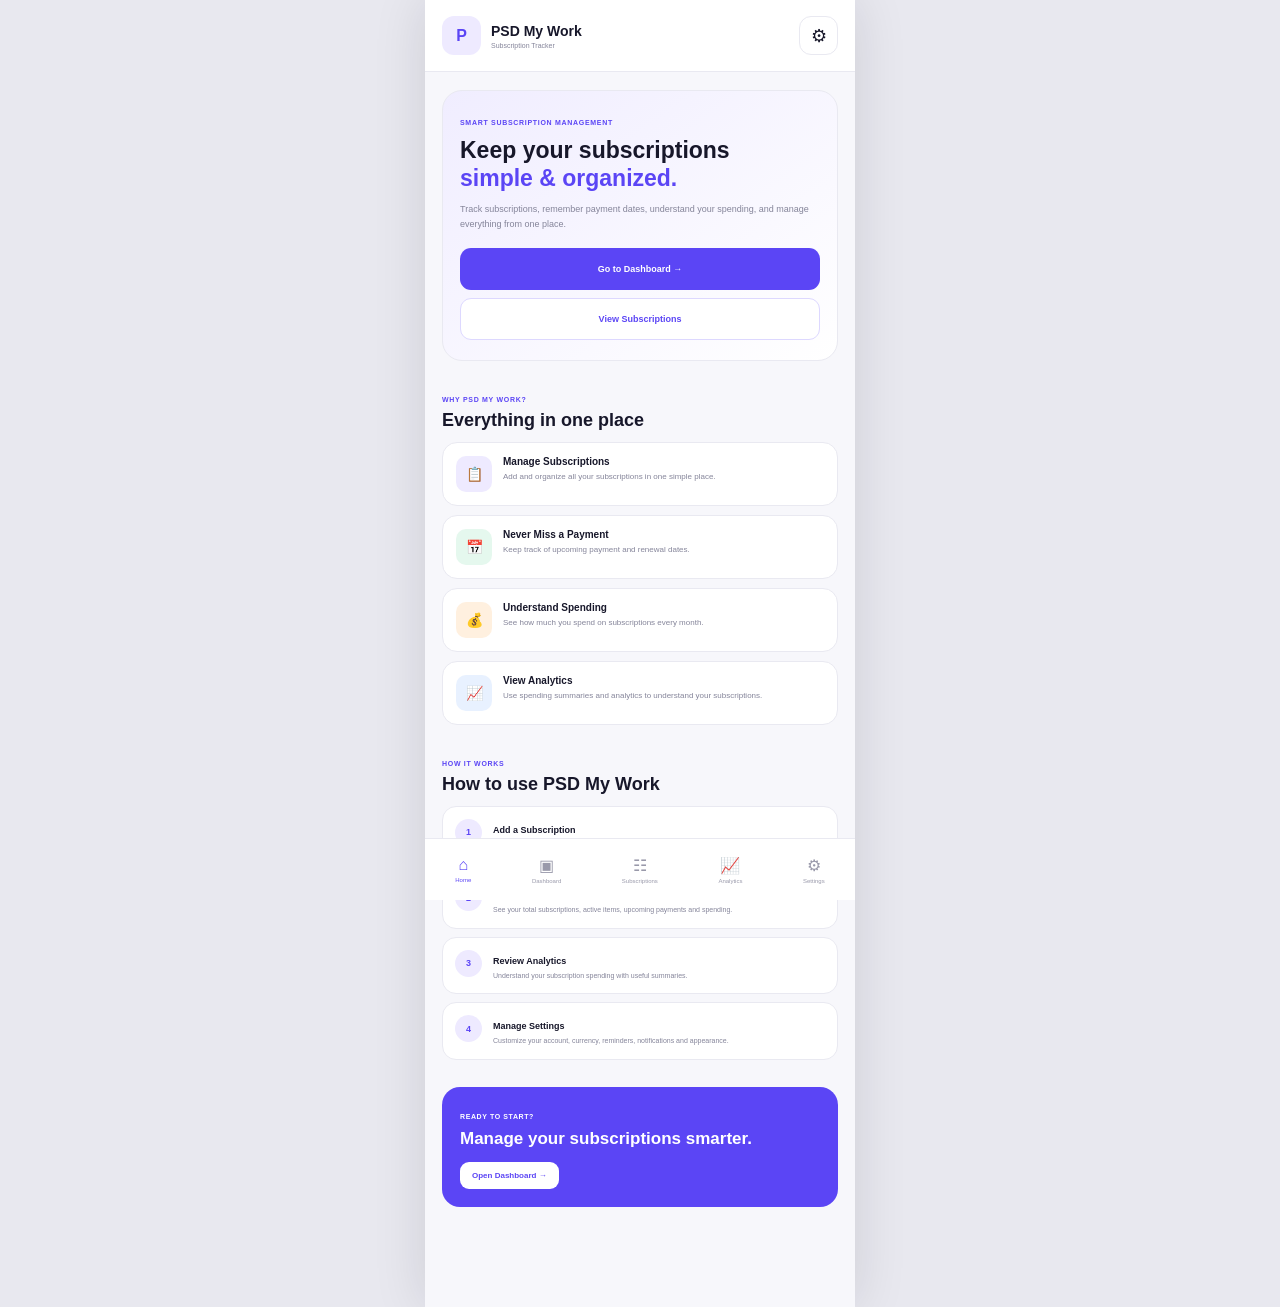
==== index.html @ 557bb8bb "Add files via upload" ====
<!DOCTYPE html>
<html lang="en">
<head>
<meta charset="UTF-8">
<meta name="viewport" content="width=device-width, initial-scale=1.0">
<meta name="theme-color" content="#5b45f5">
<title>PSD My Work - Home</title>
<link rel="stylesheet" href="main.css">
</head>
<body>
<div class="app">

<header class="header">
<div class="brand-icon">P</div>
<div class="brand">
<h1>PSD My Work</h1>
<p>Subscription Tracker</p>
</div>
<a href="settings.html" class="settings-btn">⚙</a>
</header>

<main>

<section class="hero">
<span class="eyebrow">SMART SUBSCRIPTION MANAGEMENT</span>
<h2>Keep your subscriptions<br><strong>simple & organized.</strong></h2>
<p>Track subscriptions, remember payment dates, understand your spending, and manage everything from one place.</p>

<div class="hero-actions">
<a href="dashboard.html" class="primary-btn">Go to Dashboard →</a>
<a href="subscriptions.html" class="secondary-btn">View Subscriptions</a>
</div>
</section>

<section class="section">
<div class="section-title">
<span>WHY PSD MY WORK?</span>
<h2>Everything in one place</h2>
</div>

<div class="feature-list">

<div class="feature-card">
<div class="feature-icon purple">📋</div>
<div>
<strong>Manage Subscriptions</strong>
<p>Add and organize all your subscriptions in one simple place.</p>
</div>
</div>

<div class="feature-card">
<div class="feature-icon green">📅</div>
<div>
<strong>Never Miss a Payment</strong>
<p>Keep track of upcoming payment and renewal dates.</p>
</div>
</div>

<div class="feature-card">
<div class="feature-icon orange">💰</div>
<div>
<strong>Understand Spending</strong>
<p>See how much you spend on subscriptions every month.</p>
</div>
</div>

<div class="feature-card">
<div class="feature-icon blue">📈</div>
<div>
<strong>View Analytics</strong>
<p>Use spending summaries and analytics to understand your subscriptions.</p>
</div>
</div>

</div>
</section>

<section class="section">
<div class="section-title">
<span>HOW IT WORKS</span>
<h2>How to use PSD My Work</h2>
</div>

<div class="steps">

<div class="step">
<div class="step-number">1</div>
<div>
<strong>Add a Subscription</strong>
<p>Enter the subscription name, amount, billing cycle and next payment date.</p>
</div>
</div>

<div class="step">
<div class="step-number">2</div>
<div>
<strong>Check your Dashboard</strong>
<p>See your total subscriptions, active items, upcoming payments and spending.</p>
</div>
</div>

<div class="step">
<div class="step-number">3</div>
<div>
<strong>Review Analytics</strong>
<p>Understand your subscription spending with useful summaries.</p>
</div>
</div>

<div class="step">
<div class="step-number">4</div>
<div>
<strong>Manage Settings</strong>
<p>Customize your account, currency, reminders, notifications and appearance.</p>
</div>
</div>

</div>
</section>

<section class="cta">
<span>READY TO START?</span>
<h2>Manage your subscriptions smarter.</h2>
<a href="dashboard.html">Open Dashboard →</a>
</section>

</main>

<nav class="bottom-nav">
<a href="index.html" class="active">⌂<small>Home</small></a>
<a href="dashboard.html">▣<small>Dashboard</small></a>
<a href="subscriptions.html">☷<small>Subscriptions</small></a>
<a href="analytics.html">📈<small>Analytics</small></a>
<a href="settings.html">⚙<small>Settings</small></a>
</nav>

</div>
<script src="main.js"></script>
</body>
</html>
---- main.css ----
*{box-sizing:border-box;margin:0;padding:0}
:root{--primary:#5b45f5;--primary-dark:#4935d5;--text:#17172a;--muted:#85859a;--background:#f7f7fb;--white:#fff;--border:#e9e9f1;--green:#1eaa69;--orange:#e9952f;--blue:#3980d9}
body{min-height:100vh;background:#e8e8ef;color:var(--text);font-family:Arial,Helvetica,sans-serif}
a{text-decoration:none}button,input{font:inherit}
.app{width:100%;max-width:430px;min-height:100vh;margin:auto;background:var(--background);padding-bottom:82px}
.header{height:72px;padding:12px 17px;background:#fff;border-bottom:1px solid var(--border);display:flex;align-items:center;gap:10px;position:sticky;top:0;z-index:5}
.brand-icon{width:39px;height:39px;border-radius:12px;background:#eeeaff;color:var(--primary);display:grid;place-items:center;font-weight:800;font-size:16px}
.brand{flex:1}.brand h1{font-size:14px}.brand p{font-size:7px;color:var(--muted);margin-top:3px}.settings-btn{width:39px;height:39px;border:1px solid var(--border);border-radius:12px;color:var(--text);display:grid;place-items:center;font-size:18px}
main{padding:18px 17px}.hero{padding:20px 17px;border-radius:20px;background:linear-gradient(145deg,#f0edff,#fff);border:1px solid var(--border)}.eyebrow{font-size:7px;color:var(--primary);font-weight:800;letter-spacing:.7px}.hero h2{font-size:23px;line-height:1.2;margin-top:8px}.hero h2 strong{color:var(--primary)}.hero p{font-size:9px;line-height:1.6;color:var(--muted);margin-top:10px}.hero-actions{display:flex;flex-direction:column;gap:8px;margin-top:17px}.primary-btn,.secondary-btn{height:42px;border-radius:11px;display:grid;place-items:center;font-size:9px;font-weight:700}.primary-btn{background:var(--primary);color:#fff}.secondary-btn{background:#fff;color:var(--primary);border:1px solid #ddd8ff}
.section{margin-top:27px}.section-title span{font-size:7px;color:var(--primary);font-weight:800;letter-spacing:.7px}.section-title h2{font-size:18px;margin-top:4px}.feature-list{display:grid;gap:9px;margin-top:11px}.feature-card{background:#fff;border:1px solid var(--border);border-radius:15px;padding:13px;display:flex;align-items:flex-start;gap:11px}.feature-icon{width:36px;height:36px;border-radius:10px;display:grid;place-items:center;font-size:14px;flex:0 0 36px}.purple{background:#eeeaff}.green{background:#e5f8ee}.orange{background:#fff0df}.blue{background:#e8f1ff}.feature-card strong{display:block;font-size:10px}.feature-card p{font-size:8px;line-height:1.5;color:var(--muted);margin-top:4px}
.steps{margin-top:11px;display:grid;gap:8px}.step{display:flex;gap:11px;padding:12px;background:#fff;border:1px solid var(--border);border-radius:14px}.step-number{width:27px;height:27px;flex:0 0 27px;border-radius:50%;background:#eeeaff;color:var(--primary);display:grid;place-items:center;font-size:9px;font-weight:800}.step strong{font-size:9px}.step p{font-size:7px;line-height:1.5;color:var(--muted);margin-top:3px}
.cta{margin-top:27px;background:var(--primary);color:#fff;border-radius:18px;padding:18px}.cta span{font-size:7px;font-weight:800;letter-spacing:.6px}.cta h2{font-size:17px;margin:6px 0 13px}.cta a{display:inline-block;background:#fff;color:var(--primary);border-radius:9px;padding:9px 12px;font-size:8px;font-weight:700}
.bottom-nav{width:100%;max-width:430px;height:62px;position:fixed;bottom:0;left:50%;transform:translateX(-50%);background:#fff;border-top:1px solid var(--border);display:flex;align-items:center;justify-content:space-around;z-index:10}.bottom-nav a{color:#9999aa;text-align:center;font-size:16px}.bottom-nav a.active{color:var(--primary)}.bottom-nav small{display:block;font-size:6px;margin-top:3px}
@media(min-width:600px){.app{box-shadow:0 0 50px rgba(20,20,35,.12)}}
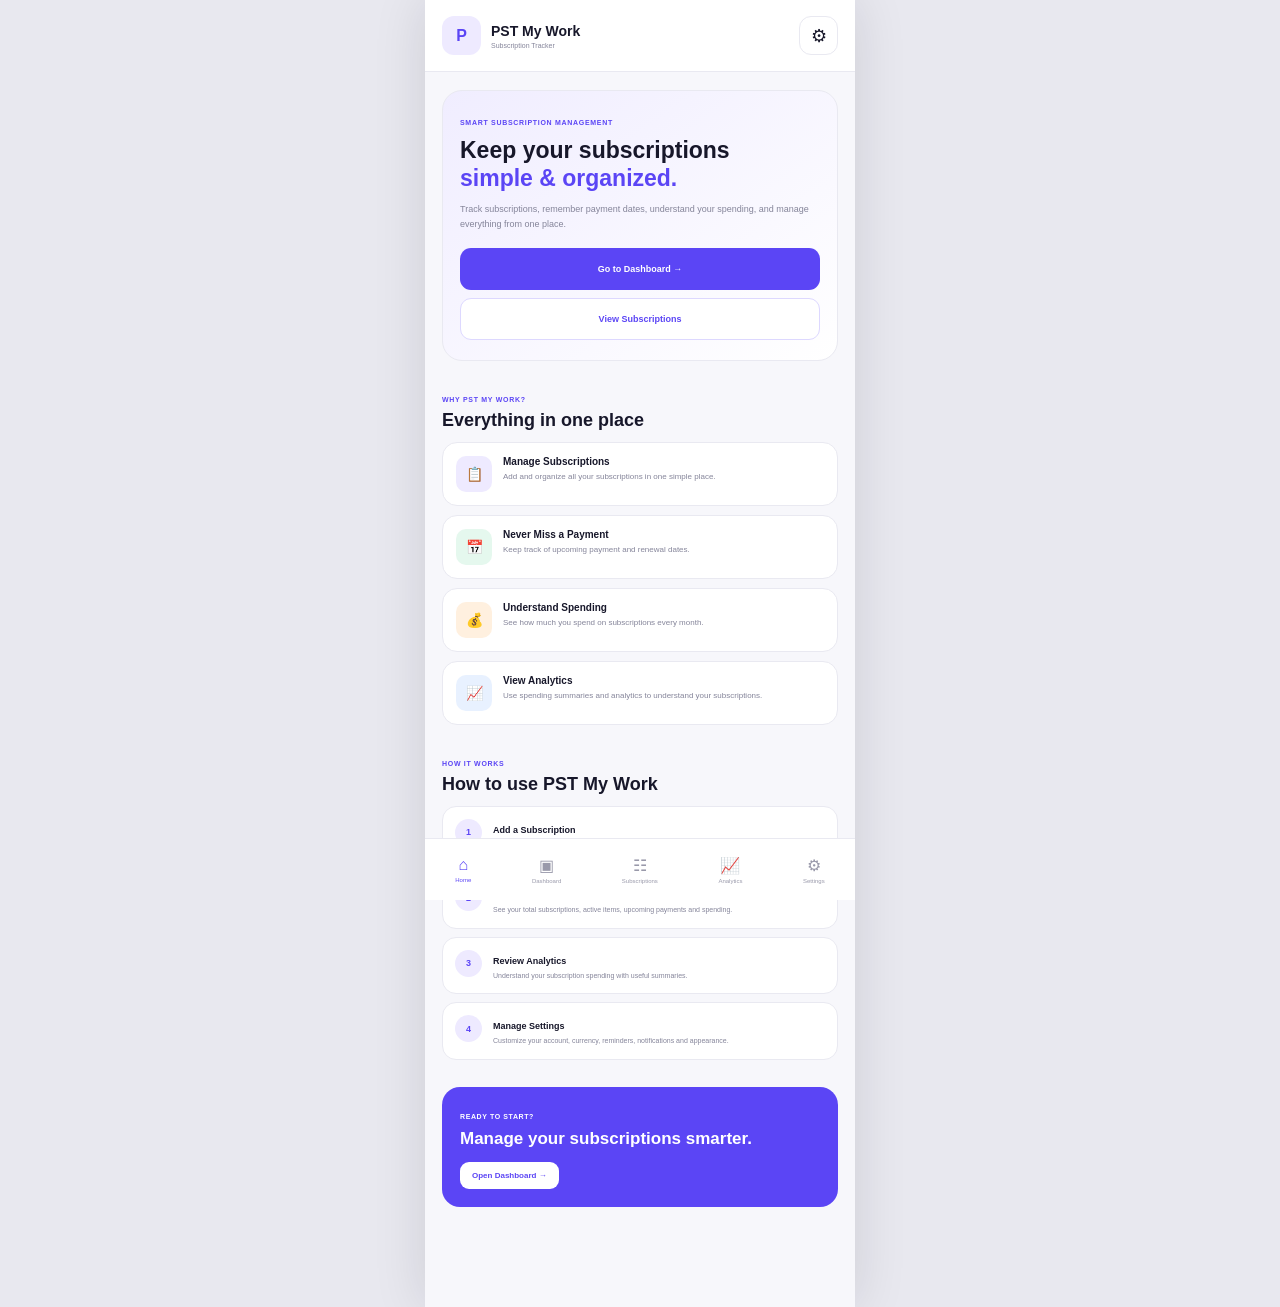
==== commit 98797607: "PSD replace to PST" ====
--- a/index.html
+++ b/index.html
@@ -4,7 +4,7 @@
 <meta charset="UTF-8">
 <meta name="viewport" content="width=device-width, initial-scale=1.0">
 <meta name="theme-color" content="#5b45f5">
-<title>PSD My Work - Home</title>
+<title>PST My Work - Home</title>
 <link rel="stylesheet" href="main.css">
 </head>
 <body>
@@ -13,7 +13,7 @@
 <header class="header">
 <div class="brand-icon">P</div>
 <div class="brand">
-<h1>PSD My Work</h1>
+<h1>PST My Work</h1>
 <p>Subscription Tracker</p>
 </div>
 <a href="settings.html" class="settings-btn">⚙</a>
@@ -34,7 +34,7 @@
 
 <section class="section">
 <div class="section-title">
-<span>WHY PSD MY WORK?</span>
+<span>WHY PST MY WORK?</span>
 <h2>Everything in one place</h2>
 </div>
 
@@ -78,7 +78,7 @@
 <section class="section">
 <div class="section-title">
 <span>HOW IT WORKS</span>
-<h2>How to use PSD My Work</h2>
+<h2>How to use PST My Work</h2>
 </div>
 
 <div class="steps">
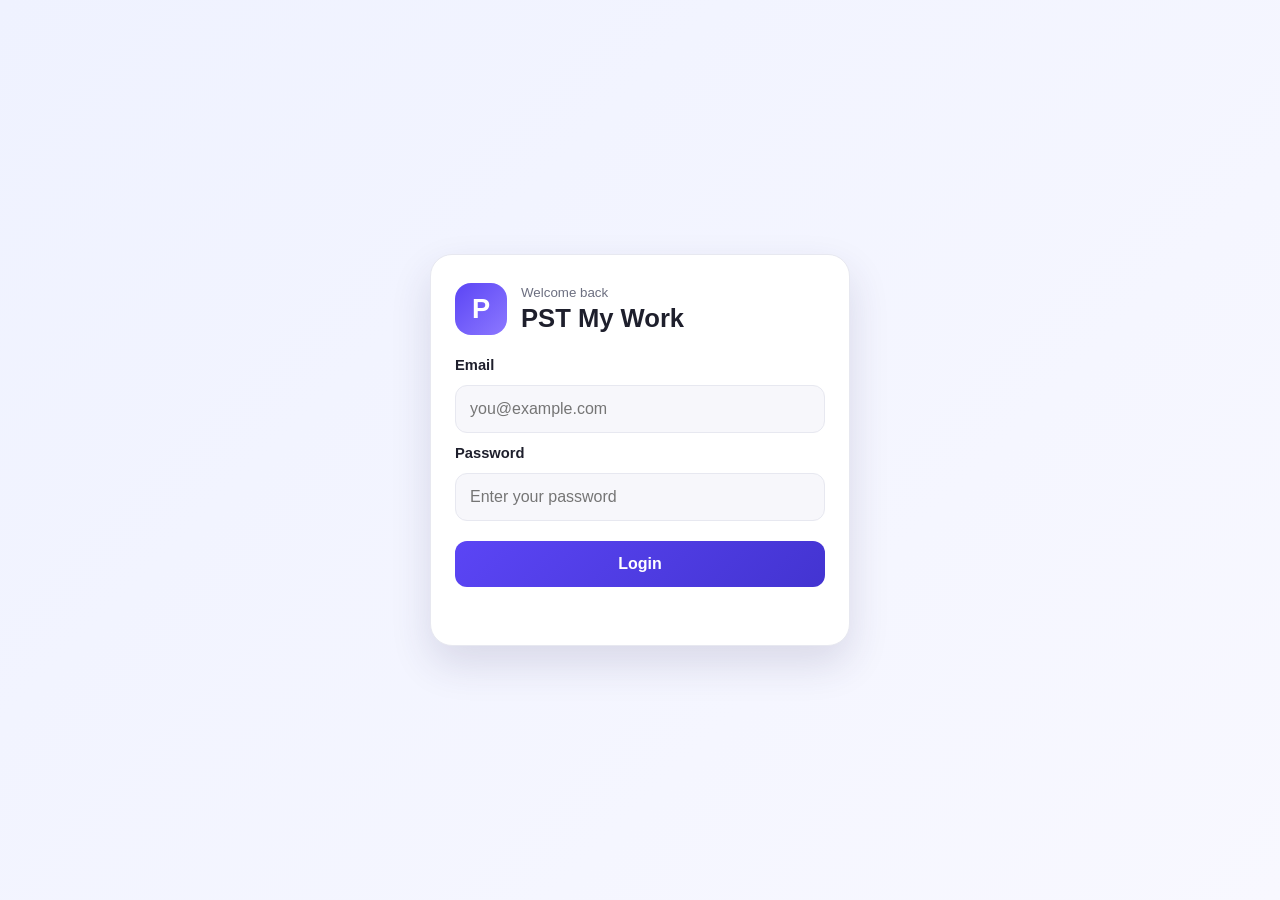
==== commit 18afb1cd: "add login file" ====
--- a/index.html
+++ b/index.html
@@ -6,6 +6,9 @@
 <meta name="theme-color" content="#5b45f5">
 <title>PST My Work - Home</title>
 <link rel="stylesheet" href="main.css">
+<link rel="stylesheet" href="theme.css">
+<script src="auth.js"></script>
+<script src="theme.js"></script>
 </head>
 <body>
 <div class="app">
--- a/theme.css
+++ b/theme.css
@@ -0,0 +1,12 @@
+html.dark{color-scheme:dark}
+html.dark body{background:#101018;color:#f3f3f7}
+html.dark .app{background:#101018;color:#f3f3f7}
+html.dark .header,html.dark .bottom-nav,html.dark .card,html.dark .stat-card,html.dark .summary,html.dark .feature-card,html.dark .step,html.dark .settings-card,html.dark .account-card,html.dark .form-card,html.dark .setting-row,html.dark .action-row,html.dark .quick-card,html.dark .subscription-card,html.dark .empty,html.dark .empty-state,html.dark .modal-box{background:#191923;color:#f3f3f7;border-color:#2d2d3b}
+html.dark .hero{background:#211f35;border-color:#393550}
+html.dark .header p,html.dark .header-title p,html.dark .muted,html.dark small,html.dark .stat-card small,html.dark .welcome p,html.dark .hero p,html.dark .feature-card p,html.dark .step p,html.dark .setting-info small,html.dark .account-details span{color:#aaaabd}
+html.dark input,html.dark select,html.dark textarea,html.dark .select,html.dark .form-card input{background:#191923;color:#f3f3f7;border-color:#3a3a4a}
+html.dark .back-btn,html.dark .settings-btn{background:#191923;color:#f3f3f7;border-color:#3a3a4a}
+html.dark .action-row:hover{background:#232330}
+html.dark .logout-btn{background:#191923;border-color:#63383e}
+html.dark .filter,html.dark .modal-head button{background:#232330;color:#f3f3f7;border-color:#3a3a4a}
+html.dark .bar-track{background:#30303e}
